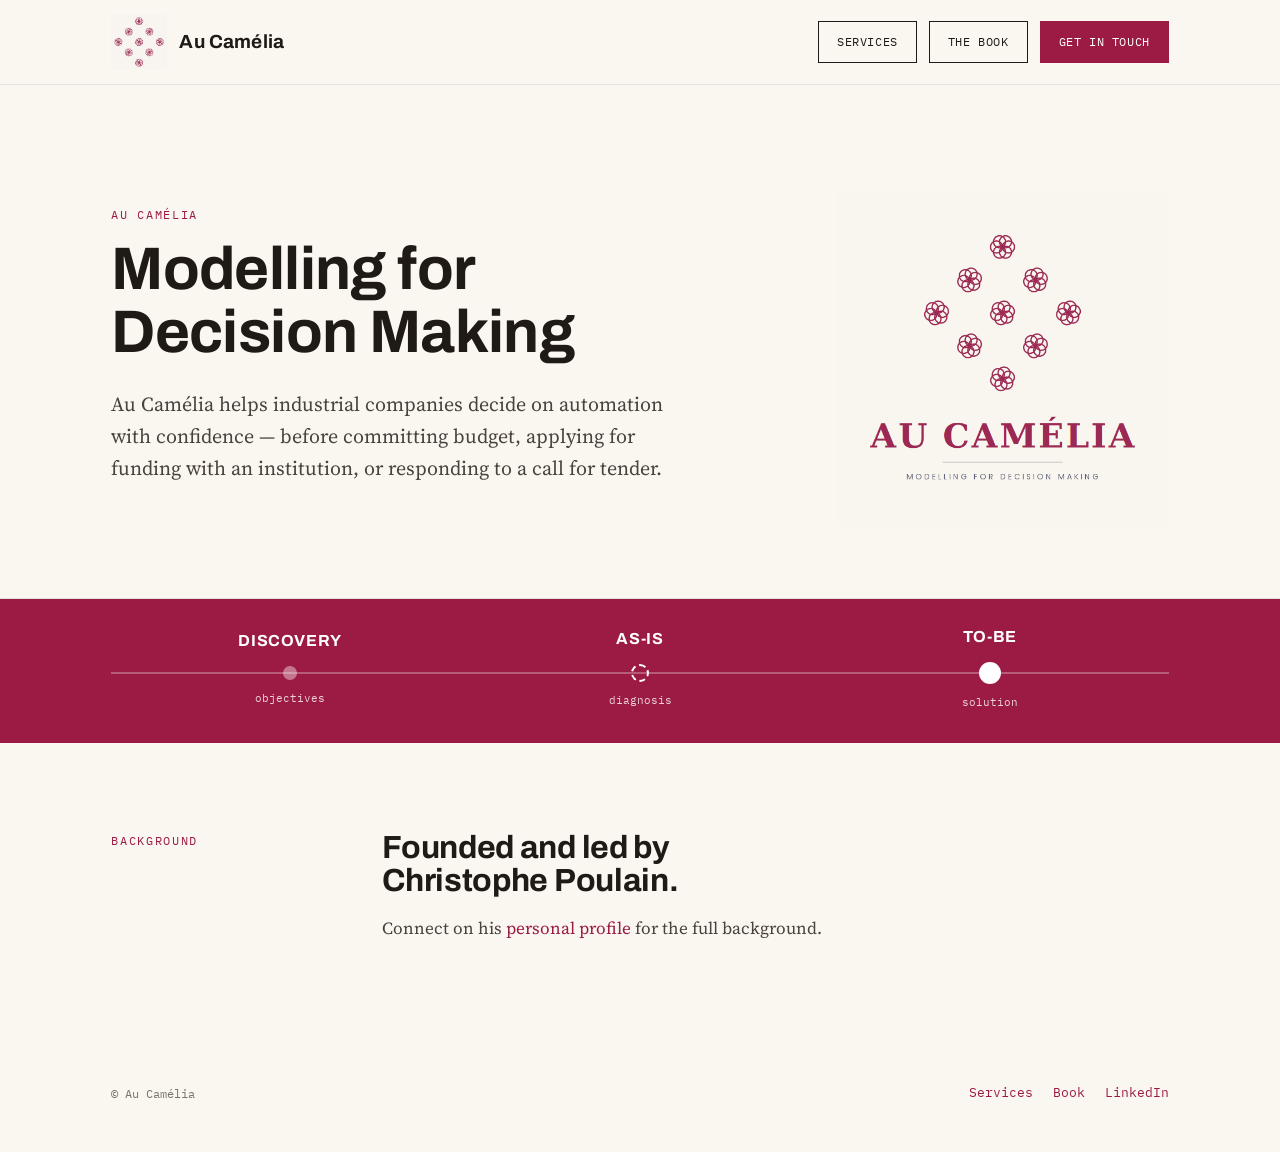
==== index.html @ e884e660 "Initial commit: Au Camélia marketing site Four-page static site (index, services, book, contact) wit" ====
<!doctype html>
<html lang="en">
<head>
<meta charset="utf-8">
<meta name="viewport" content="width=device-width, initial-scale=1">
<title>Au Camélia — Modelling for Decision Making</title>
<meta name="description" content="Au Camélia models industrial automation decisions — robotics, AI, or reorganisation — before you commit budget or apply for funding.">
<link rel="preconnect" href="https://fonts.googleapis.com">
<link rel="preconnect" href="https://fonts.gstatic.com" crossorigin>
<link href="https://fonts.googleapis.com/css2?family=Archivo:wght@500;700;800&family=Source+Serif+4:opsz,wght@8..60,400;8..60,600&family=IBM+Plex+Mono:wght@400;500&display=swap" rel="stylesheet">
<link rel="stylesheet" href="assets/style.css">
</head>
<body>

<nav class="site-nav">
  <div class="wrap">
    <a href="index.html" class="brand"><img src="assets/logo-mark.png" alt="Au Camélia" class="logo-mark"><span>Au Camélia</span></a>
    <div class="nav-cta">
      <a href="services.html" class="btn">Services</a>
      <a href="book.html" class="btn">The book</a>
      <a href="contact.html" class="btn primary">Get in touch</a>
    </div>
  </div>
</nav>

<header class="hero">
  <div class="wrap hero-grid">
    <div>
      <span class="eyebrow">Au Camélia</span>
      <h1>Modelling for Decision Making</h1>
      <p class="lede">Au Camélia helps industrial companies decide on automation with confidence — before committing budget, applying for funding with an institution, or responding to a call for tender.</p>
    </div>
    <img src="assets/logo-full.png" alt="Au Camélia — Modelling for Decision Making" class="hero-logo">
  </div>
</header>

<section class="timeline-band">
  <div class="wrap">
    <div class="timeline-track">
      <div class="fill"></div>
      <div class="stage">
        <div class="dot"></div>
        <div class="name">Discovery</div>
        <div class="desc">objectives</div>
      </div>
      <div class="stage dashed">
        <div class="dot"></div>
        <div class="name">As-is</div>
        <div class="desc">diagnosis</div>
      </div>
      <div class="stage solid">
        <div class="dot"></div>
        <div class="name">To-be</div>
        <div class="desc">solution</div>
      </div>
    </div>
  </div>
</section>
<section class="block">
  <div class="wrap grid-label">
    <span class="eyebrow">Background</span>
    <div>
      <h2>Founded and led by Christophe Poulain.</h2>
      <p class="kicker-text">Connect on his <a href="https://www.linkedin.com/in/christophe-poulain-34b952157/">personal profile</a> for the full background.</p>
    </div>
  </div>
</section>

<footer>
  <div class="wrap">
    <div class="fine">© Au Camélia</div>
    <div class="links">
      <a href="services.html">Services</a>
      <a href="book.html">Book</a>
      <a href="https://www.linkedin.com/in/christophe-poulain-34b952157/">LinkedIn</a>
    </div>
  </div>
</footer>

<script src="assets/main.js"></script>
</body>
</html>
---- assets/style.css ----
/* ===== Au Camélia — design tokens =====
   Colour: camellia rose as the single accent, warm ink/graphite neutrals, clean white paper.
   Type: Archivo (display, technical grotesk) / Source Serif 4 (body) / IBM Plex Mono (data, labels).
   Layout: spec-sheet — hairline rules, left "eyebrow" label column, generous whitespace.
*/

:root {
  --camellia: #9C1B44;
  --camellia-dark: #6E1330;
  --camellia-tint: #F6E9ED;
  --ink: #201A17;
  --ink-soft: #4A423D;
  --graphite: #7A736D;
  --paper: #FAF6F0;
  --rule: #E7E1DD;

  --display: 'Archivo', 'Helvetica Neue', Arial, sans-serif;
  --body: 'Source Serif 4', Georgia, serif;
  --mono: 'IBM Plex Mono', 'Courier New', monospace;

  --maxw: 1160px;
  --pad: clamp(20px, 4vw, 64px);
}

* { box-sizing: border-box; }
html { scroll-behavior: smooth; }

body {
  margin: 0;
  background: var(--paper);
  color: var(--ink);
  font-family: var(--body);
  font-size: 17px;
  line-height: 1.6;
  -webkit-font-smoothing: antialiased;
}

@media (prefers-reduced-motion: reduce) {
  html { scroll-behavior: auto; }
  * { animation-duration: 0.001ms !important; animation-iteration-count: 1 !important; transition-duration: 0.001ms !important; }
}

a { color: var(--camellia); text-decoration: none; }
a:hover { text-decoration: underline; }
a:focus-visible, button:focus-visible { outline: 2px solid var(--camellia); outline-offset: 3px; }

h1, h2, h3 {
  font-family: var(--display);
  color: var(--ink);
  margin: 0 0 0.4em;
  line-height: 1.05;
  letter-spacing: -0.01em;
}

.eyebrow {
  font-family: var(--mono);
  font-size: 12px;
  letter-spacing: 0.14em;
  text-transform: uppercase;
  color: var(--camellia);
  margin: 0 0 14px;
  display: block;
}

.wrap {
  max-width: var(--maxw);
  margin: 0 auto;
  padding: 0 var(--pad);
}

/* ---------- nav ---------- */
.site-nav {
  position: sticky;
  top: 0;
  z-index: 20;
  background: rgba(250,246,240,0.92);
  backdrop-filter: blur(6px);
  border-bottom: 1px solid var(--rule);
}
.site-nav .wrap {
  display: flex;
  align-items: center;
  justify-content: space-between;
  padding-top: 14px;
  padding-bottom: 14px;
  gap: 20px;
  flex-wrap: wrap;
}
.nav-cta { display: flex; gap: 12px; flex-wrap: wrap; }
.nav-cta .btn { padding: 10px 18px; font-size: 12px; }
.nav-cta .btn.current { background: var(--ink); color: var(--paper); border-color: var(--ink); }
.brand { display: flex; align-items: center; gap: 12px; color: var(--ink); }
.brand:hover { text-decoration: none; }
.brand .logo-mark { height: 56px; width: auto; display: block; }
.brand span { font-family: var(--display); font-weight: 700; font-size: 19px; letter-spacing: 0.01em; }

/* ---------- hero ---------- */
.hero {
  padding: clamp(56px, 9vw, 108px) 0 clamp(40px, 6vw, 72px);
  border-bottom: 1px solid var(--rule);
}
.hero-grid { display: flex; align-items: center; justify-content: space-between; gap: 40px; }
.hero-grid > div:first-child { flex: 1; min-width: 0; }
.hero-logo { width: clamp(220px, 26vw, 340px); height: auto; flex-shrink: 0; }
@media (max-width: 860px) {
  .hero-grid { flex-direction: column-reverse; }
  .hero-logo { width: 160px; }
}
.hero h1 {
  font-size: clamp(34px, 5.2vw, 60px);
  max-width: 15ch;
}
.hero .lede {
  font-family: var(--body);
  font-size: clamp(17px, 1.6vw, 20px);
  color: var(--ink-soft);
  max-width: 56ch;
  margin: 18px 0 30px;
}
.cta-row { display: flex; gap: 16px; flex-wrap: wrap; }
.btn {
  font-family: var(--mono);
  font-size: 13px;
  letter-spacing: 0.05em;
  text-transform: uppercase;
  padding: 13px 22px;
  border: 1px solid var(--ink);
  color: var(--ink);
  display: inline-block;
}
.btn:hover { background: var(--ink); color: var(--paper); text-decoration: none; }
.btn.primary { background: var(--camellia); border-color: var(--camellia); color: #fff; }
.btn.primary:hover { background: var(--camellia-dark); border-color: var(--camellia-dark); color: #fff; }

/* ---------- section shell ---------- */
section.block { padding: clamp(48px, 7vw, 88px) 0; border-bottom: 1px solid var(--rule); }
section.block:last-of-type { border-bottom: none; }
.grid-label {
  display: grid;
  grid-template-columns: minmax(140px, 220px) 1fr;
  gap: clamp(24px, 4vw, 56px);
}
@media (max-width: 720px) {
  .grid-label { grid-template-columns: 1fr; gap: 16px; }
}
.grid-label h2 { font-size: clamp(24px, 3vw, 32px); max-width: 20ch; }

/* ---------- timeline (signature element) ---------- */
.timeline-band {
  background: var(--camellia);
  color: #fff;
  padding: clamp(22px, 3vw, 34px) 0;
}
.timeline-mark { font-family: var(--display); font-weight: 700; font-size: 15px; letter-spacing: 0.06em; opacity: 0.9; }
.timeline-track {
  position: relative;
  margin: 30px 0 26px;
  height: 20px;
  display: flex;
  justify-content: space-between;
  align-items: center;
  padding: 0 4px;
}
.timeline-track::before {
  content: "";
  position: absolute;
  left: 0; right: 0; top: 50%;
  height: 2px;
  background: rgba(255,255,255,0.28);
  transform: translateY(-50%);
  z-index: 0;
}
.timeline-track .fill {
  position: absolute;
  left: 0; top: 50%;
  height: 2px;
  background: #fff;
  transform: translateY(-50%) scaleX(0);
  transform-origin: left;
  z-index: 1;
  transition: transform 1.1s cubic-bezier(.2,.7,.2,1);
}
.timeline-track.in-view .fill { transform: translateY(-50%) scaleX(1); }
.stage {
  position: relative;
  z-index: 2;
  flex: 1;
  display: flex;
  justify-content: center;
}
.stage .dot { position: relative; width: 14px; height: 14px; border-radius: 50%; background: rgba(255,255,255,0.4); }
.stage.dashed .dot { width: 18px; height: 18px; border: 2px dashed #fff; background: none; }
.stage.solid .dot { width: 22px; height: 22px; background: #fff; }
.stage .name {
  position: absolute;
  bottom: calc(100% + 12px);
  left: 50%;
  transform: translateX(-50%);
  white-space: nowrap;
  font-family: var(--display);
  font-weight: 700;
  font-size: clamp(13px, 1.4vw, 16px);
  letter-spacing: 0.04em;
  text-transform: uppercase;
}
.stage .desc {
  position: absolute;
  top: calc(100% + 10px);
  left: 50%;
  transform: translateX(-50%);
  white-space: nowrap;
  font-family: var(--mono);
  font-size: 11px;
  opacity: 0.8;
}

/* ---------- pillars / cards ---------- */
.cards { display: grid; grid-template-columns: repeat(3, 1fr); gap: 1px; background: var(--rule); border: 1px solid var(--rule); margin-top: 20px; }
.cards.four { grid-template-columns: repeat(4, 1fr); }
@media (max-width: 800px) { .cards { grid-template-columns: 1fr; } .cards.four { grid-template-columns: 1fr 1fr; } }
@media (max-width: 520px) { .cards.four { grid-template-columns: 1fr; } }
.card { background: var(--paper); padding: 28px; }
.card .tag { font-family: var(--mono); font-size: 11px; color: var(--camellia); letter-spacing: 0.08em; text-transform: uppercase; display: block; margin-bottom: 10px; }
.card h3 { font-size: 19px; margin-bottom: 10px; }
.card p { font-size: 15px; color: var(--ink-soft); margin: 0; }

/* ---------- footer ---------- */
footer { padding: 36px 0 48px; }
footer .wrap { display: flex; justify-content: space-between; align-items: center; flex-wrap: wrap; gap: 12px; }
footer .links { display: flex; gap: 20px; font-family: var(--mono); font-size: 13px; }
footer .fine { font-family: var(--mono); font-size: 12px; color: var(--graphite); }

/* ---------- placeholder media block ---------- */
.media-placeholder {
  border: 1px dashed var(--rule);
  background: var(--camellia-tint);
  padding: 48px 24px;
  text-align: center;
  font-family: var(--mono);
  font-size: 13px;
  color: var(--ink-soft);
  margin-top: 18px;
}

.kicker-text { color: var(--ink-soft); max-width: 62ch; }
.kicker-text + .kicker-text { margin-top: 1em; }

.method-list { margin-top: 20px; }
.method-list .step { display: grid; grid-template-columns: 120px 1fr; gap: 20px; padding: 16px 0; border-top: 1px solid var(--rule); }
.method-list .step:last-child { border-bottom: 1px solid var(--rule); }
.method-list .step .tag { font-family: var(--mono); font-size: 12px; color: var(--camellia); letter-spacing: 0.06em; }
.method-list .step h4 { font-family: var(--display); font-size: 16px; margin: 0 0 4px; }
.method-list .step p { margin: 0; color: var(--ink-soft); font-size: 14.5px; }
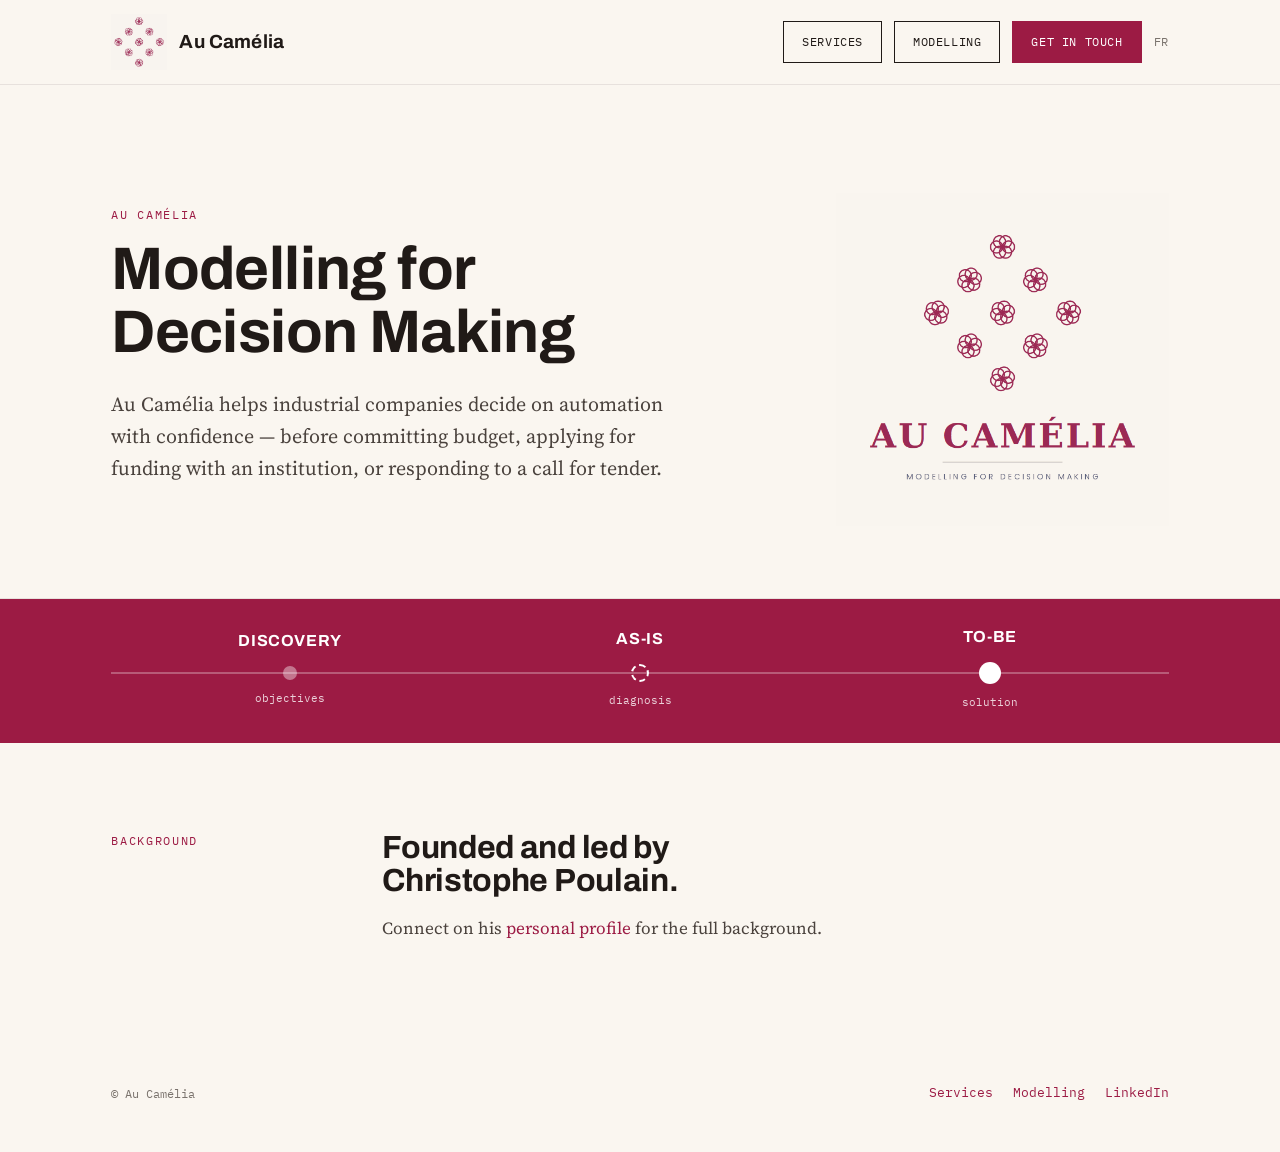
==== commit 0104700b: "Rename "The Book"/"Le livre" section to "Modelling"/"Modélisation" Ties the section directly to the " ====
--- a/index.html
+++ b/index.html
@@ -3,8 +3,43 @@
 <head>
 <meta charset="utf-8">
 <meta name="viewport" content="width=device-width, initial-scale=1">
+<meta name="google-site-verification" content="LQ3-hJo7u7DXfq4QkY4IvBjMTgJPAJtYR19ES5ziKJ0" />
 <title>Au Camélia — Modelling for Decision Making</title>
 <meta name="description" content="Au Camélia models industrial automation decisions — robotics, AI, or reorganisation — before you commit budget or apply for funding.">
+<link rel="canonical" href="https://clgp44.github.io/auCamelia/">
+<link rel="alternate" hreflang="en" href="https://clgp44.github.io/auCamelia/">
+<link rel="alternate" hreflang="fr" href="https://clgp44.github.io/auCamelia/fr/">
+<link rel="alternate" hreflang="x-default" href="https://clgp44.github.io/auCamelia/">
+<meta property="og:type" content="website">
+<meta property="og:site_name" content="Au Camélia">
+<meta property="og:title" content="Au Camélia — Modelling for Decision Making">
+<meta property="og:description" content="Au Camélia models industrial automation decisions — robotics, AI, or reorganisation — before you commit budget or apply for funding.">
+<meta property="og:url" content="https://clgp44.github.io/auCamelia/">
+<meta property="og:image" content="https://clgp44.github.io/auCamelia/assets/logo-full.png">
+<meta name="twitter:card" content="summary_large_image">
+<meta name="twitter:title" content="Au Camélia — Modelling for Decision Making">
+<meta name="twitter:description" content="Au Camélia models industrial automation decisions — robotics, AI, or reorganisation — before you commit budget or apply for funding.">
+<meta name="twitter:image" content="https://clgp44.github.io/auCamelia/assets/logo-full.png">
+<script type="application/ld+json">
+{
+  "@context": "https://schema.org",
+  "@type": "ProfessionalService",
+  "name": "Au Camélia",
+  "url": "https://clgp44.github.io/auCamelia/",
+  "description": "Au Camélia models industrial automation decisions — robotics, AI, or reorganisation — before you commit budget or apply for funding.",
+  "image": "https://clgp44.github.io/auCamelia/assets/logo-full.png",
+  "email": "mailto:clgpoulain@gmail.com",
+  "areaServed": "FR",
+  "founder": {
+    "@type": "Person",
+    "name": "Christophe Poulain",
+    "sameAs": "https://www.linkedin.com/in/christophe-poulain-34b952157/"
+  },
+  "sameAs": [
+    "https://www.linkedin.com/in/christophe-poulain-34b952157/"
+  ]
+}
+</script>
 <link rel="preconnect" href="https://fonts.googleapis.com">
 <link rel="preconnect" href="https://fonts.gstatic.com" crossorigin>
 <link href="https://fonts.googleapis.com/css2?family=Archivo:wght@500;700;800&family=Source+Serif+4:opsz,wght@8..60,400;8..60,600&family=IBM+Plex+Mono:wght@400;500&display=swap" rel="stylesheet">
@@ -17,8 +52,9 @@
     <a href="index.html" class="brand"><img src="assets/logo-mark.png" alt="Au Camélia" class="logo-mark"><span>Au Camélia</span></a>
     <div class="nav-cta">
       <a href="services.html" class="btn">Services</a>
-      <a href="book.html" class="btn">The book</a>
+      <a href="book.html" class="btn">Modelling</a>
       <a href="contact.html" class="btn primary">Get in touch</a>
+      <a href="fr/index.html" class="lang-toggle">FR</a>
     </div>
   </div>
 </nav>
@@ -71,7 +107,7 @@
     <div class="fine">© Au Camélia</div>
     <div class="links">
       <a href="services.html">Services</a>
-      <a href="book.html">Book</a>
+      <a href="book.html">Modelling</a>
       <a href="https://www.linkedin.com/in/christophe-poulain-34b952157/">LinkedIn</a>
     </div>
   </div>
--- a/assets/style.css
+++ b/assets/style.css
@@ -86,13 +86,22 @@
   gap: 20px;
   flex-wrap: wrap;
 }
-.nav-cta { display: flex; gap: 12px; flex-wrap: wrap; }
+.nav-cta { display: flex; align-items: center; gap: 12px; flex-wrap: wrap; }
 .nav-cta .btn { padding: 10px 18px; font-size: 12px; }
 .nav-cta .btn.current { background: var(--ink); color: var(--paper); border-color: var(--ink); }
+.lang-toggle { font-family: var(--mono); font-size: 12px; letter-spacing: 0.05em; color: var(--graphite); }
+.lang-toggle:hover { color: var(--camellia); }
 .brand { display: flex; align-items: center; gap: 12px; color: var(--ink); }
 .brand:hover { text-decoration: none; }
 .brand .logo-mark { height: 56px; width: auto; display: block; }
 .brand span { font-family: var(--display); font-weight: 700; font-size: 19px; letter-spacing: 0.01em; }
+@media (max-width: 640px) {
+  .site-nav .wrap { flex-wrap: nowrap; gap: 10px; }
+  .brand .logo-mark { height: 36px; }
+  .brand span { display: none; }
+  .nav-cta { flex-wrap: nowrap; gap: 6px; }
+  .nav-cta .btn { padding: 7px 9px; font-size: 10px; letter-spacing: 0.02em; white-space: nowrap; }
+}
 
 /* ---------- hero ---------- */
 .hero {
@@ -230,6 +239,10 @@
 footer .links { display: flex; gap: 20px; font-family: var(--mono); font-size: 13px; }
 footer .fine { font-family: var(--mono); font-size: 12px; color: var(--graphite); }
 
+/* ---------- media frame (actual demo media) ---------- */
+.media-frame { border: 1px solid var(--rule); margin-top: 18px; line-height: 0; }
+.media-frame img { display: block; width: 100%; height: auto; }
+
 /* ---------- placeholder media block ---------- */
 .media-placeholder {
   border: 1px dashed var(--rule);
